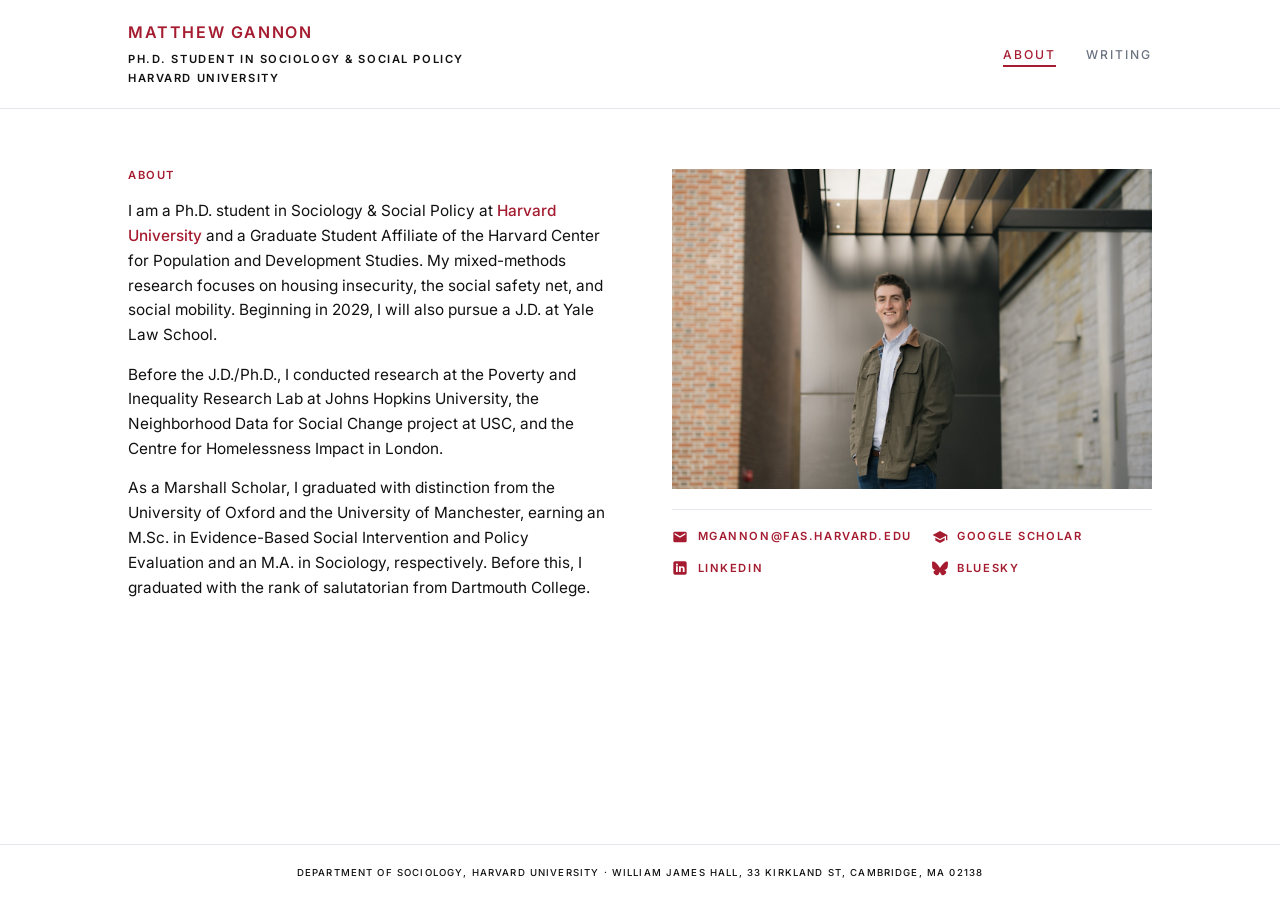
==== index.html @ a4564f4e "Add files via upload" ====
<!doctype html>
<html lang="en">
<head>
  <meta charset="utf-8">
  <meta name="viewport" content="width=device-width, initial-scale=1">
  <link rel="preconnect" href="https://fonts.googleapis.com">
  <link rel="preconnect" href="https://fonts.gstatic.com" crossorigin>
  <link rel="stylesheet" href="https://fonts.googleapis.com/css2?family=Inter:wght@400;500;600&display=swap">
  <link rel="icon" href="/favicon.svg" type="image/svg+xml">
  <link rel="stylesheet" href="/style.css">
  <title>Matthew Gannon · Sociology &amp; Social Policy, Harvard University</title>
  <meta name="description" content="Matthew Gannon is a Ph.D. student in Sociology &amp; Social Policy at Harvard University researching housing insecurity, the social safety net, and social mobility.">
  <link rel="canonical" href="https://matthewtgannon.com/">
  <meta property="og:title" content="Matthew Gannon">
  <meta property="og:image" content="https://matthewtgannon.com/headshot.jpg">
</head>
<body>
  <header class="top">
    <div class="wrap">
      <a class="id" href="/">
        <span class="name">MATTHEW GANNON</span>
        <span class="role label">Ph.D. Student in Sociology &amp; Social Policy<br>Harvard University</span>
      </a>
      <nav><a href="/" aria-current="page">About</a><a href="/writing">Writing</a></nav>
    </div>
  </header>

  <main>
    <div class="wrap split">
      <div class="text">
        <h1 class="label">About</h1>
        <div class="bio">
        <p>I am a Ph.D. student in Sociology &amp; Social Policy at <a href="https://sociology.fas.harvard.edu/people/matthew-gannon">Harvard University</a> and a Graduate Student Affiliate of the Harvard Center for Population and Development Studies. My mixed-methods research focuses on housing insecurity, the social safety net, and social mobility. Beginning in 2029, I will also pursue a J.D. at Yale Law School.</p>
        <p>Before the J.D./Ph.D., I conducted research at the Poverty and Inequality Research Lab at Johns Hopkins University, the Neighborhood Data for Social Change project at USC, and the Centre for Homelessness Impact in London.</p>
        <p>As a Marshall Scholar, I graduated with distinction from the University of Oxford and the University of Manchester, earning an M.Sc. in Evidence-Based Social Intervention and Policy Evaluation and an M.A. in Sociology, respectively. Before this, I graduated with the rank of salutatorian from Dartmouth College.</p>
        </div>
      </div>
      <figure>
        <img class="photo" src="/headshot.jpg" alt="Matthew Gannon" width="2576" height="1717">
        <div class="links">
        <a href="mailto:mgannon@fas.harvard.edu">
          <svg viewBox="0 0 24 24" fill="currentColor"><path d="M20 4H4a2 2 0 0 0-2 2v12a2 2 0 0 0 2 2h16a2 2 0 0 0 2-2V6a2 2 0 0 0-2-2zm0 4.2-8 5-8-5V6l8 5 8-5z"/></svg>
          <span class="label">mgannon@fas.harvard.edu</span>
        </a>
        <a href="https://scholar.google.com/citations?user=4TD_myUAAAAJ&amp;hl=en">
          <svg viewBox="0 0 24 24" fill="currentColor"><path d="M5 13.2v4L12 21l7-3.8v-4L12 17zM12 3 1 9l11 6 9-4.9V17h2V9z"/></svg>
          <span class="label">Google Scholar</span>
        </a>
        <a href="https://www.linkedin.com/in/mattygannon/">
          <svg viewBox="0 0 24 24" fill="currentColor"><path fill-rule="evenodd" d="M4.5 2h15A2.5 2.5 0 0 1 22 4.5v15a2.5 2.5 0 0 1-2.5 2.5h-15A2.5 2.5 0 0 1 2 19.5v-15A2.5 2.5 0 0 1 4.5 2zM6 9.5V18h2.7V9.5zm1.35-4.1a1.55 1.55 0 1 0 0 3.1 1.55 1.55 0 0 0 0-3.1zM10.5 9.5V18h2.65v-4.4c0-1.15.4-2.1 1.65-2.1 1.2 0 1.4 1 1.4 2.15V18h2.65v-4.9c0-2.45-.75-3.85-3.3-3.85-1.25 0-2.05.6-2.45 1.25V9.5z"/></svg>
          <span class="label">LinkedIn</span>
        </a>
        <a href="https://bsky.app/profile/mattygannon.bsky.social">
          <svg viewBox="0 0 24 24" fill="currentColor"><path d="M5.2 3.6C7.9 5.6 10.8 9.7 12 12c1.2-2.3 4.1-6.4 6.8-8.4 2-1.4 5.2-2.6 5.2 1 0 .7-.4 6-.7 6.8-.9 3-4 3.8-6.8 3.3 4.9.8 6.1 3.6 3.4 6.3-5.1 5.2-7.3-1.3-7.9-3-.1-.3-.2-.5-.2-.4 0-.1-.1.1-.2.4-.6 1.7-2.8 8.2-7.9 3-2.7-2.7-1.5-5.5 3.4-6.3-2.8.5-5.9-.3-6.8-3.3C.4 10.6 0 5.3 0 4.6c0-3.6 3.2-2.4 5.2-1z"/></svg>
          <span class="label">Bluesky</span>
        </a>
        </div>
      </figure>
    </div>
  </main>

  <footer>
    <div class="wrap">Department of Sociology, Harvard University · William James Hall, 33 Kirkland St, Cambridge, MA 02138</div>
  </footer>
</body>
</html>
---- style.css ----
:root {
  --accent: #a51c30;
  --ink: #111;
  --gray: #6b7380;
  --rule: #e4e7ec;
}

* { box-sizing: border-box; }

html, body { margin: 0; background: #fff; color-scheme: light; }

body {
  display: flex;
  flex-direction: column;
  min-height: 100vh;
  font: 16px/1.6 "Inter", system-ui, sans-serif;
  color: var(--ink);
  -webkit-font-smoothing: antialiased;
}

a { color: inherit; text-decoration: none; }

.wrap { width: 100%; max-width: 70rem; margin: 0 auto; padding: 0 3rem; }

.label {
  font-size: .7rem;
  font-weight: 600;
  letter-spacing: .14em;
  text-transform: uppercase;
}

/* Header */
.top { border-bottom: 1px solid var(--rule); }
.top .wrap { display: flex; justify-content: space-between; align-items: center; padding-top: 1.25rem; padding-bottom: 1.25rem; }
.top .name { display: block; font-size: 1rem; font-weight: 600; letter-spacing: .1em; color: var(--accent); }
.top .role { display: block; margin-top: .3rem; line-height: 1.7; }
.top nav a { margin-left: 1.9rem; font-size: .76rem; font-weight: 500; letter-spacing: .16em; text-transform: uppercase; color: var(--gray); }
.top nav a:hover,
.top nav a[aria-current] { color: var(--accent); }
.top nav a[aria-current] { padding-bottom: .3rem; box-shadow: inset 0 -2px 0 var(--accent); }

main { flex: 1; padding: 3.75rem 0 3rem; }

/* About */
.split { display: grid; grid-template-columns: 1fr 1fr; gap: 4rem; align-items: start; }
.text h1 { margin: 0 0 1rem; line-height: 1.2; color: var(--accent); }
.bio p { margin: 0 0 .9rem; font-size: .96rem; line-height: 1.62; }
.bio p:last-child { margin: 0; }
.bio a { font-weight: 500; color: var(--accent); }
.bio a:hover { text-decoration: underline; text-underline-offset: 4px; }

figure { margin: 0; }
.photo { display: block; width: 100%; height: auto; }

.links { display: grid; grid-template-columns: 1fr 1fr; gap: .85rem 1.25rem; margin-top: 1.25rem; padding-top: 1.1rem; border-top: 1px solid var(--rule); }
.links a { display: flex; align-items: center; gap: .6rem; color: var(--accent); }
.links svg { flex: none; width: 16px; height: 16px; }
.links a:hover span { text-decoration: underline; text-underline-offset: 4px; }

/* Writing */
.group { display: grid; grid-template-columns: 14rem 1fr; gap: 3rem; padding: 1.5rem 0; border-top: 1px solid var(--rule); }
.group:first-child { border-top: 0; padding-top: 0; }
.group h2 { margin: .3rem 0 0; line-height: normal; color: var(--accent); }
.entries { list-style: none; margin: 0; padding: 0; }
.entries li { display: grid; grid-template-columns: 3.25rem 1fr; gap: .9rem; margin: 0 0 1.25rem; }
.entries li:last-child { margin: 0; }
.year { padding-top: .2rem; font-size: .82rem; font-variant-numeric: tabular-nums; }
.cite { font-size: .95rem; line-height: 1.65; }
.cite a { font-weight: 500; color: var(--accent); }
.cite a:hover { text-decoration: underline; text-underline-offset: 4px; }

/* Footer */
footer { border-top: 1px solid var(--rule); padding: 1.25rem 0; text-align: center; font-size: .6rem; font-weight: 500; letter-spacing: .12em; text-transform: uppercase; line-height: 1.6; }

@media (max-width: 900px) {
  .wrap { padding: 0 1.25rem; }
  .top .role { display: none; }
  .top nav a { margin-left: 1.25rem; }
  .split, .group { grid-template-columns: 1fr; gap: 1.75rem; }
  figure { order: -1; }
}
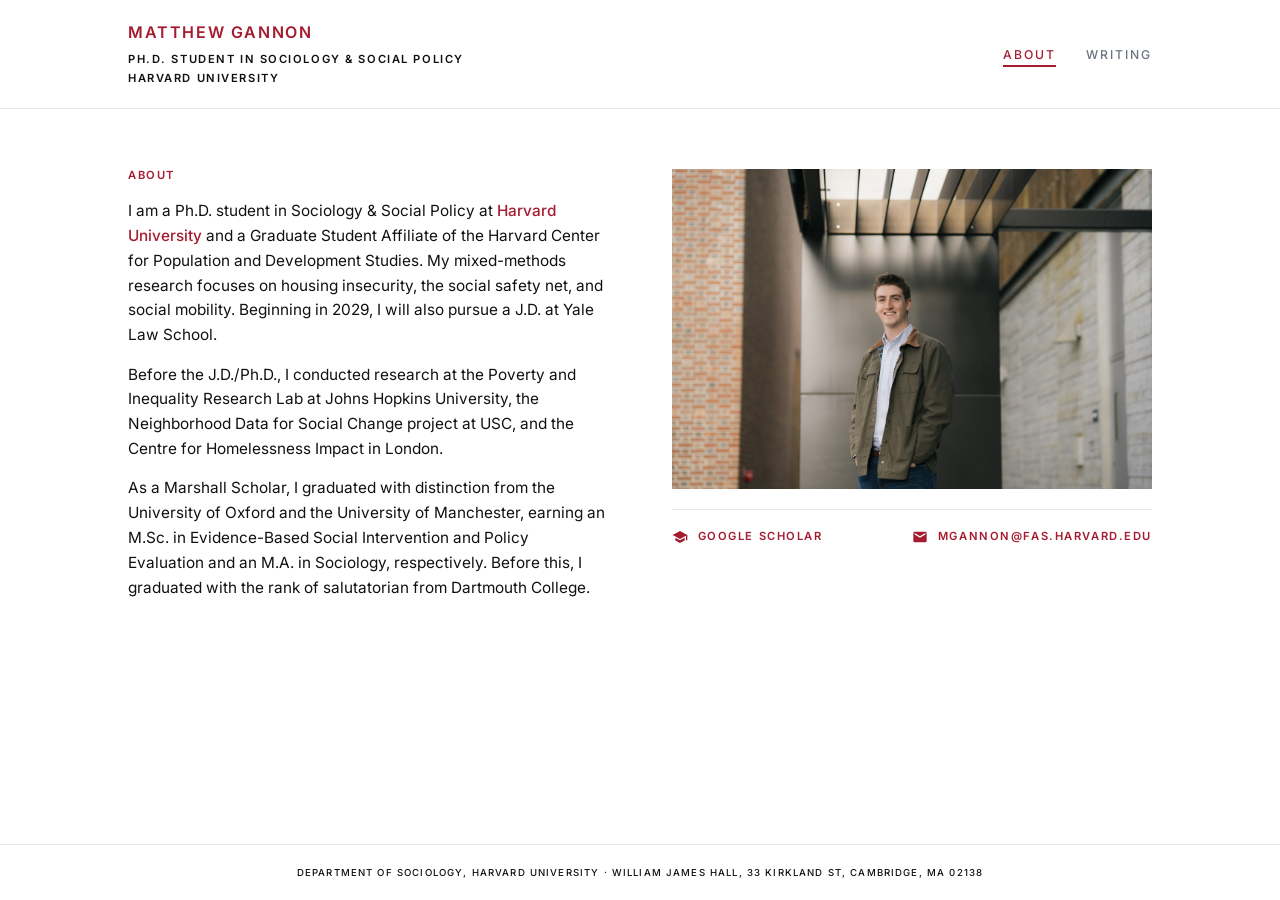
==== commit 1e04d576: "Add files via upload" ====
--- a/index.html
+++ b/index.html
@@ -38,21 +38,13 @@
       <figure>
         <img class="photo" src="/headshot.jpg" alt="Matthew Gannon" width="2576" height="1717">
         <div class="links">
-        <a href="mailto:mgannon@fas.harvard.edu">
-          <svg viewBox="0 0 24 24" fill="currentColor"><path d="M20 4H4a2 2 0 0 0-2 2v12a2 2 0 0 0 2 2h16a2 2 0 0 0 2-2V6a2 2 0 0 0-2-2zm0 4.2-8 5-8-5V6l8 5 8-5z"/></svg>
-          <span class="label">mgannon@fas.harvard.edu</span>
-        </a>
         <a href="https://scholar.google.com/citations?user=4TD_myUAAAAJ&amp;hl=en">
           <svg viewBox="0 0 24 24" fill="currentColor"><path d="M5 13.2v4L12 21l7-3.8v-4L12 17zM12 3 1 9l11 6 9-4.9V17h2V9z"/></svg>
           <span class="label">Google Scholar</span>
         </a>
-        <a href="https://www.linkedin.com/in/mattygannon/">
-          <svg viewBox="0 0 24 24" fill="currentColor"><path fill-rule="evenodd" d="M4.5 2h15A2.5 2.5 0 0 1 22 4.5v15a2.5 2.5 0 0 1-2.5 2.5h-15A2.5 2.5 0 0 1 2 19.5v-15A2.5 2.5 0 0 1 4.5 2zM6 9.5V18h2.7V9.5zm1.35-4.1a1.55 1.55 0 1 0 0 3.1 1.55 1.55 0 0 0 0-3.1zM10.5 9.5V18h2.65v-4.4c0-1.15.4-2.1 1.65-2.1 1.2 0 1.4 1 1.4 2.15V18h2.65v-4.9c0-2.45-.75-3.85-3.3-3.85-1.25 0-2.05.6-2.45 1.25V9.5z"/></svg>
-          <span class="label">LinkedIn</span>
-        </a>
-        <a href="https://bsky.app/profile/mattygannon.bsky.social">
-          <svg viewBox="0 0 24 24" fill="currentColor"><path d="M5.2 3.6C7.9 5.6 10.8 9.7 12 12c1.2-2.3 4.1-6.4 6.8-8.4 2-1.4 5.2-2.6 5.2 1 0 .7-.4 6-.7 6.8-.9 3-4 3.8-6.8 3.3 4.9.8 6.1 3.6 3.4 6.3-5.1 5.2-7.3-1.3-7.9-3-.1-.3-.2-.5-.2-.4 0-.1-.1.1-.2.4-.6 1.7-2.8 8.2-7.9 3-2.7-2.7-1.5-5.5 3.4-6.3-2.8.5-5.9-.3-6.8-3.3C.4 10.6 0 5.3 0 4.6c0-3.6 3.2-2.4 5.2-1z"/></svg>
-          <span class="label">Bluesky</span>
+        <a href="mailto:mgannon@fas.harvard.edu">
+          <svg viewBox="0 0 24 24" fill="currentColor"><path d="M20 4H4a2 2 0 0 0-2 2v12a2 2 0 0 0 2 2h16a2 2 0 0 0 2-2V6a2 2 0 0 0-2-2zm0 4.2-8 5-8-5V6l8 5 8-5z"/></svg>
+          <span class="label">mgannon@fas.harvard.edu</span>
         </a>
         </div>
       </figure>
--- a/style.css
+++ b/style.css
@@ -64,9 +64,9 @@
 .entries { list-style: none; margin: 0; padding: 0; }
 .entries li { display: grid; grid-template-columns: 3.25rem 1fr; gap: .9rem; margin: 0 0 1.25rem; }
 .entries li:last-child { margin: 0; }
-.year { padding-top: .2rem; font-size: .82rem; font-variant-numeric: tabular-nums; }
+.year { padding-top: .2rem; font-size: .82rem; font-weight: 600; color: var(--accent); font-variant-numeric: tabular-nums; }
 .cite { font-size: .95rem; line-height: 1.65; }
-.cite a { font-weight: 500; color: var(--accent); }
+.cite a { font-weight: 500; }
 .cite a:hover { text-decoration: underline; text-underline-offset: 4px; }
 
 /* Footer */
@@ -78,4 +78,5 @@
   .top nav a { margin-left: 1.25rem; }
   .split, .group { grid-template-columns: 1fr; gap: 1.75rem; }
   figure { order: -1; }
+  .links { grid-template-columns: 1fr; gap: .8rem; }
 }
